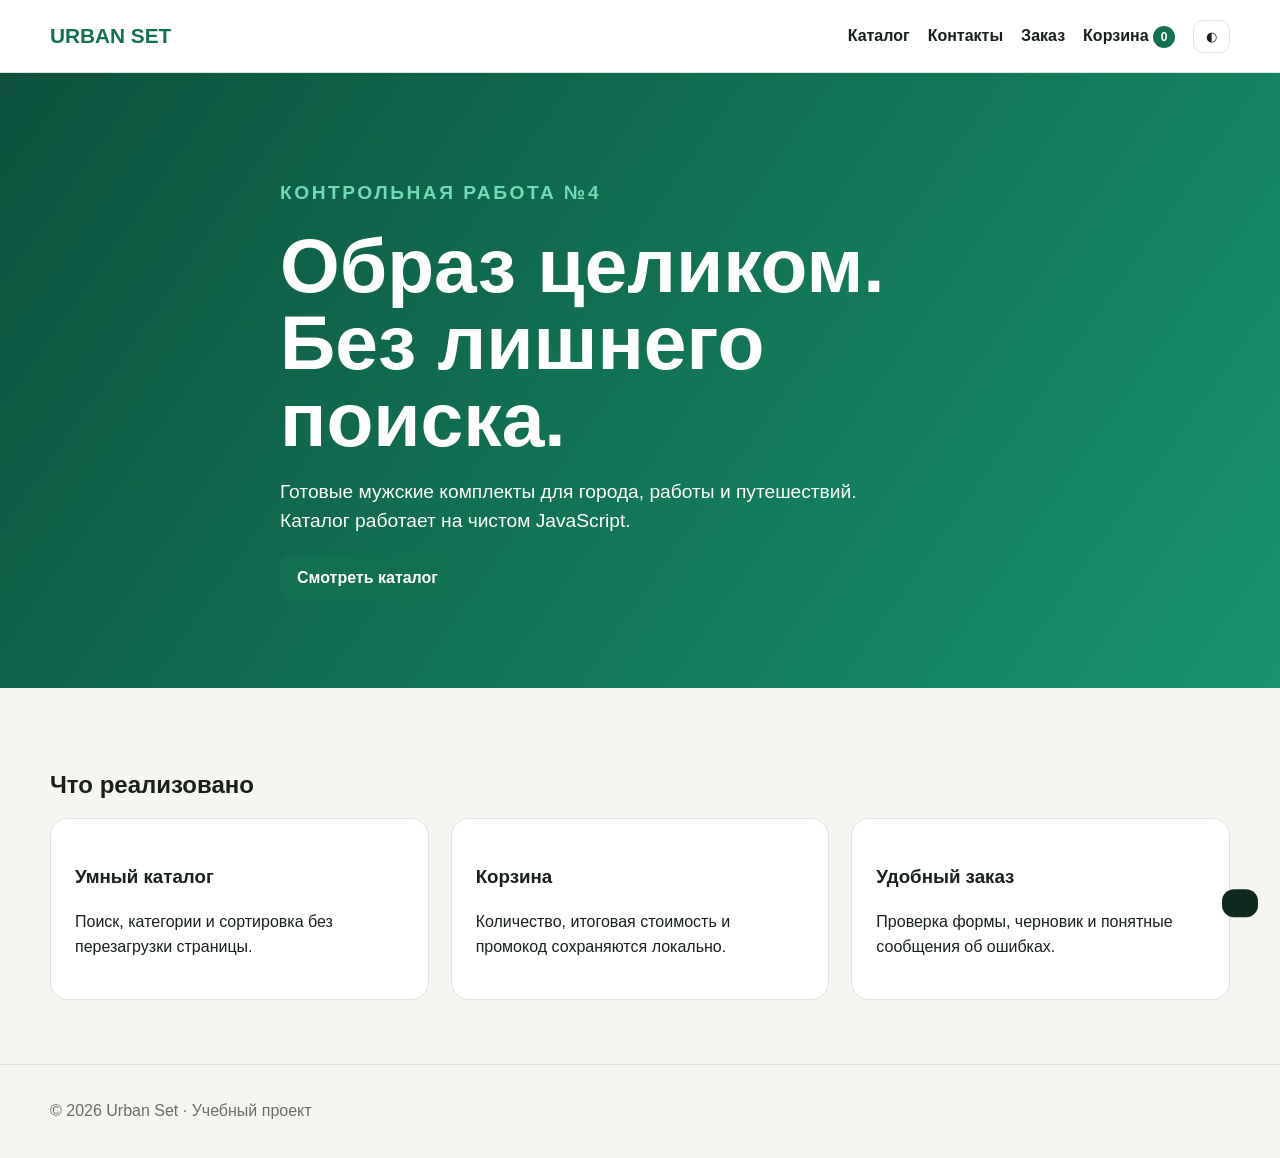
==== index.html @ 14b3e4d3 "feat: complete JavaScript shop control work" ====
<!doctype html><html lang="ru"><head><meta charset="UTF-8"><meta name="viewport" content="width=device-width,initial-scale=1"><meta name="description" content="JavaScript-магазин мужской одежды"><title>Urban Set — главная</title><link rel="stylesheet" href="css/style.css"><script type="module" src="js/main.js"></script></head><body>
<header class="site-header"><div class="container header__inner"><a class="logo" href="index.html">URBAN SET</a><nav class="nav" aria-label="Основная навигация"><a href="catalog.html">Каталог</a><a href="contacts.html">Контакты</a><a href="order.html">Заказ</a><a href="cart.html">Корзина <span class="badge" data-cart-count>0</span></a><button class="theme-button" data-theme-toggle aria-label="Сменить тему">◐</button></nav></div></header>
<main><section class="hero"><div class="container hero__content"><p class="eyebrow">Контрольная работа №4</p><h1>Образ целиком.<br>Без лишнего поиска.</h1><p>Готовые мужские комплекты для города, работы и путешествий. Каталог работает на чистом JavaScript.</p><a class="button" href="catalog.html">Смотреть каталог</a></div></section><section class="section"><div class="container"><h2>Что реализовано</h2><div class="products-grid"><div class="panel"><h3>Умный каталог</h3><p>Поиск, категории и сортировка без перезагрузки страницы.</p></div><div class="panel"><h3>Корзина</h3><p>Количество, итоговая стоимость и промокод сохраняются локально.</p></div><div class="panel"><h3>Удобный заказ</h3><p>Проверка формы, черновик и понятные сообщения об ошибках.</p></div></div></div></section></main><footer class="site-footer"><div class="container">© 2026 Urban Set · Учебный проект</div></footer><div class="toast" data-toast role="status"></div></body></html>
---- css/style.css ----
:root { --bg:#f6f5f1; --surface:#fff; --text:#18201c; --muted:#65706a; --accent:#136f52; --accent-dark:#0b4b38; --line:#dce3de; --danger:#b42318; --shadow:0 12px 35px rgba(18,35,28,.1); font-family:Inter,Segoe UI,Arial,sans-serif; color-scheme:light; }
:root.dark { --bg:#101713; --surface:#18221d; --text:#f1f6f3; --muted:#aab8b0; --line:#314139; color-scheme:dark; }
* { box-sizing:border-box; }
body { margin:0; background:var(--bg); color:var(--text); line-height:1.55; }
a { color:inherit; } img { max-width:100%; display:block; }
.container { width:min(1180px, calc(100% - 32px)); margin-inline:auto; }
.site-header { position:sticky; top:0; z-index:10; background:color-mix(in srgb,var(--surface) 92%,transparent); backdrop-filter:blur(14px); border-bottom:1px solid var(--line); }
.header__inner { min-height:72px; display:flex; align-items:center; gap:24px; }
.logo { font-size:1.3rem; font-weight:900; color:var(--accent); text-decoration:none; }
.nav { display:flex; gap:18px; margin-left:auto; align-items:center; }
.nav a { text-decoration:none; font-weight:650; } .nav a:hover { color:var(--accent); }
.badge { display:inline-grid; place-items:center; min-width:22px; height:22px; padding:0 6px; border-radius:99px; background:var(--accent); color:white; font-size:.75rem; }
.icon-button,.theme-button { border:1px solid var(--line); background:var(--surface); color:var(--text); border-radius:10px; padding:8px 12px; cursor:pointer; }
.hero { padding:86px 0; background:linear-gradient(125deg,#0d513d,#17946d); color:white; }
.hero__content { max-width:720px; } .eyebrow { text-transform:uppercase; letter-spacing:.13em; font-weight:800; color:#73dab9; }
.hero h1 { font-size:clamp(2.3rem,6vw,5.2rem); line-height:1; margin:.2em 0; } .hero p { font-size:1.2rem; max-width:620px; }
.section { padding:64px 0; } .section h1,.section h2 { line-height:1.1; }
.button { display:inline-flex; align-items:center; justify-content:center; gap:8px; border:0; border-radius:12px; padding:11px 17px; background:var(--accent); color:white; font:inherit; font-weight:750; text-decoration:none; cursor:pointer; }
.button:hover { background:var(--accent-dark); } .button:disabled { opacity:.45; cursor:not-allowed; }
.button--ghost { background:transparent; color:var(--accent); border:1px solid var(--accent); }
.catalog-controls { display:grid; grid-template-columns:2fr 1fr 1fr; gap:12px; margin:24px 0; }
input,select,textarea { width:100%; border:1px solid var(--line); border-radius:10px; padding:12px 14px; background:var(--surface); color:var(--text); font:inherit; }
.products-grid { display:grid; grid-template-columns:repeat(3,1fr); gap:22px; }
.product-card { position:relative; overflow:hidden; background:var(--surface); border:1px solid var(--line); border-radius:20px; box-shadow:var(--shadow); }
.product-card__image { width:100%; aspect-ratio:4/3; object-fit:cover; }
.product-card__body { padding:20px; } .product-card__meta { color:var(--muted); font-size:.88rem; }
.product-card__title { margin:.25rem 0; font-size:1.28rem; } .product-card__description { color:var(--muted); min-height:48px; }
.product-card__price,.detail__price { font-size:1.3rem; font-weight:900; }
.product-card__actions { display:flex; gap:8px; align-items:center; flex-wrap:wrap; }
.favorite { width:44px; height:44px; border:1px solid var(--line); border-radius:12px; background:var(--surface); color:#d33; font-size:1.5rem; cursor:pointer; }
.empty-state { grid-column:1/-1; padding:32px; border:1px dashed var(--line); border-radius:16px; text-align:center; color:var(--muted); }
.detail { display:grid; grid-template-columns:1fr 1fr; gap:50px; align-items:center; } .detail__image { border-radius:24px; aspect-ratio:4/3; object-fit:cover; width:100%; }
.cart-layout { display:grid; grid-template-columns:2fr 1fr; gap:32px; }
.cart-row { display:grid; grid-template-columns:120px 1fr auto; align-items:center; gap:18px; background:var(--surface); border:1px solid var(--line); border-radius:16px; padding:14px; margin-bottom:12px; }
.cart-row img { width:120px; height:90px; object-fit:cover; border-radius:10px; } .cart-row h2 { font-size:1.05rem; margin:0; }
.cart-row__controls { display:flex; gap:8px; align-items:center; } .link-button { border:0; background:none; color:var(--danger); cursor:pointer; }
.summary,.panel { background:var(--surface); border:1px solid var(--line); border-radius:18px; padding:24px; align-self:start; }
.form-grid { display:grid; grid-template-columns:1fr 1fr; gap:18px; } .field--wide { grid-column:1/-1; }
.field label { display:block; margin-bottom:6px; font-weight:700; } .field-error { min-height:20px; color:var(--danger); font-size:.85rem; }
[aria-invalid=true] { border-color:var(--danger); } .success { padding:16px; background:#d9f7e8; color:#145c40; border-radius:12px; margin-top:16px; }
.toast { position:fixed; right:22px; bottom:22px; transform:translateY(140%); padding:14px 18px; border-radius:12px; background:#10291f; color:white; transition:.25s; z-index:20; } .toast--visible { transform:none; }
.product-dialog { width:min(520px,calc(100% - 32px)); border:0; border-radius:20px; padding:24px; background:var(--surface); color:var(--text); box-shadow:var(--shadow); } .product-dialog::backdrop { background:rgba(4,15,10,.68); } .product-dialog img { width:100%; max-height:280px; object-fit:cover; border-radius:14px; } .dialog-close { float:right; border:0; background:transparent; color:var(--text); font-size:2rem; cursor:pointer; }
.site-footer { padding:34px 0; border-top:1px solid var(--line); color:var(--muted); }
@media(max-width:800px){ .nav { gap:10px; font-size:.9rem; flex-wrap:wrap; justify-content:flex-end; } .products-grid{grid-template-columns:repeat(2,1fr)} .catalog-controls,.cart-layout,.detail{grid-template-columns:1fr} }
@media(max-width:540px){ .header__inner{align-items:flex-start;padding:14px 0}.nav{margin-left:0}.products-grid,.form-grid{grid-template-columns:1fr}.product-card__description{min-height:0}.cart-row{grid-template-columns:80px 1fr}.cart-row img{width:80px;height:70px}.cart-row__controls{grid-column:1/-1}.hero{padding:56px 0} }
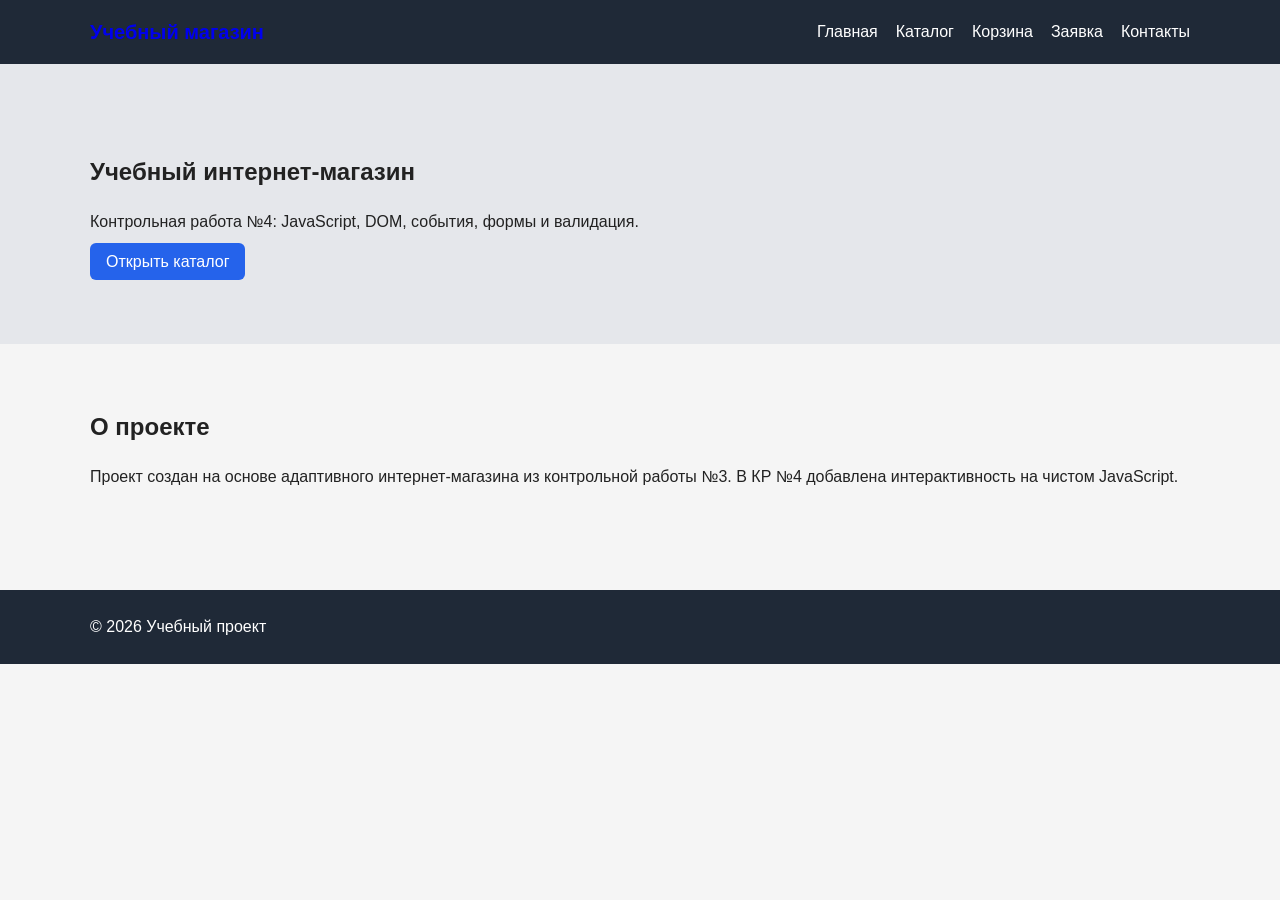
==== commit f1c9d6fb: "refactor: follow KR4 basic assignment exactly" ====
--- a/index.html
+++ b/index.html
@@ -1,4 +1,2 @@
-<!doctype html><html lang="ru"><head><meta charset="UTF-8"><meta name="viewport" content="width=device-width,initial-scale=1"><meta name="description" content="JavaScript-магазин мужской одежды"><title>Urban Set — главная</title><link rel="stylesheet" href="css/style.css"><script type="module" src="js/main.js"></script></head><body>
-<header class="site-header"><div class="container header__inner"><a class="logo" href="index.html">URBAN SET</a><nav class="nav" aria-label="Основная навигация"><a href="catalog.html">Каталог</a><a href="contacts.html">Контакты</a><a href="order.html">Заказ</a><a href="cart.html">Корзина <span class="badge" data-cart-count>0</span></a><button class="theme-button" data-theme-toggle aria-label="Сменить тему">◐</button></nav></div></header>
-<main><section class="hero"><div class="container hero__content"><p class="eyebrow">Контрольная работа №4</p><h1>Образ целиком.<br>Без лишнего поиска.</h1><p>Готовые мужские комплекты для города, работы и путешествий. Каталог работает на чистом JavaScript.</p><a class="button" href="catalog.html">Смотреть каталог</a></div></section><section class="section"><div class="container"><h2>Что реализовано</h2><div class="products-grid"><div class="panel"><h3>Умный каталог</h3><p>Поиск, категории и сортировка без перезагрузки страницы.</p></div><div class="panel"><h3>Корзина</h3><p>Количество, итоговая стоимость и промокод сохраняются локально.</p></div><div class="panel"><h3>Удобный заказ</h3><p>Проверка формы, черновик и понятные сообщения об ошибках.</p></div></div></div></section></main><footer class="site-footer"><div class="container">© 2026 Urban Set · Учебный проект</div></footer><div class="toast" data-toast role="status"></div></body></html>
+<!doctype html><html lang="ru"><head><meta charset="UTF-8"><meta name="viewport" content="width=device-width,initial-scale=1"><title>Учебный интернет-магазин</title><link rel="stylesheet" href="css/style.css"><link rel="stylesheet" href="css/responsive.css"><script src="js/main.js" defer></script></head><body><header class="site-header"><div class="container header-inner"><a class="logo" href="index.html">Учебный магазин</a><nav class="site-nav"><a href="index.html">Главная</a><a href="catalog.html">Каталог</a><a href="cart.html">Корзина</a><a href="order.html">Заявка</a><a href="contacts.html">Контакты</a></nav></div></header><main><section class="hero"><div class="container"><h1>Учебный интернет-магазин</h1><p>Контрольная работа №4: JavaScript, DOM, события, формы и валидация.</p><a class="button" href="catalog.html">Открыть каталог</a></div></section><section class="section"><div class="container"><h2>О проекте</h2><p>Проект создан на основе адаптивного интернет-магазина из контрольной работы №3. В КР №4 добавлена интерактивность на чистом JavaScript.</p></div></section></main><footer class="site-footer"><div class="container">© <span data-current-year></span> Учебный проект</div></footer></body></html>
 
--- a/css/style.css
+++ b/css/style.css
@@ -1,45 +1,2 @@
-:root { --bg:#f6f5f1; --surface:#fff; --text:#18201c; --muted:#65706a; --accent:#136f52; --accent-dark:#0b4b38; --line:#dce3de; --danger:#b42318; --shadow:0 12px 35px rgba(18,35,28,.1); font-family:Inter,Segoe UI,Arial,sans-serif; color-scheme:light; }
-:root.dark { --bg:#101713; --surface:#18221d; --text:#f1f6f3; --muted:#aab8b0; --line:#314139; color-scheme:dark; }
-* { box-sizing:border-box; }
-body { margin:0; background:var(--bg); color:var(--text); line-height:1.55; }
-a { color:inherit; } img { max-width:100%; display:block; }
-.container { width:min(1180px, calc(100% - 32px)); margin-inline:auto; }
-.site-header { position:sticky; top:0; z-index:10; background:color-mix(in srgb,var(--surface) 92%,transparent); backdrop-filter:blur(14px); border-bottom:1px solid var(--line); }
-.header__inner { min-height:72px; display:flex; align-items:center; gap:24px; }
-.logo { font-size:1.3rem; font-weight:900; color:var(--accent); text-decoration:none; }
-.nav { display:flex; gap:18px; margin-left:auto; align-items:center; }
-.nav a { text-decoration:none; font-weight:650; } .nav a:hover { color:var(--accent); }
-.badge { display:inline-grid; place-items:center; min-width:22px; height:22px; padding:0 6px; border-radius:99px; background:var(--accent); color:white; font-size:.75rem; }
-.icon-button,.theme-button { border:1px solid var(--line); background:var(--surface); color:var(--text); border-radius:10px; padding:8px 12px; cursor:pointer; }
-.hero { padding:86px 0; background:linear-gradient(125deg,#0d513d,#17946d); color:white; }
-.hero__content { max-width:720px; } .eyebrow { text-transform:uppercase; letter-spacing:.13em; font-weight:800; color:#73dab9; }
-.hero h1 { font-size:clamp(2.3rem,6vw,5.2rem); line-height:1; margin:.2em 0; } .hero p { font-size:1.2rem; max-width:620px; }
-.section { padding:64px 0; } .section h1,.section h2 { line-height:1.1; }
-.button { display:inline-flex; align-items:center; justify-content:center; gap:8px; border:0; border-radius:12px; padding:11px 17px; background:var(--accent); color:white; font:inherit; font-weight:750; text-decoration:none; cursor:pointer; }
-.button:hover { background:var(--accent-dark); } .button:disabled { opacity:.45; cursor:not-allowed; }
-.button--ghost { background:transparent; color:var(--accent); border:1px solid var(--accent); }
-.catalog-controls { display:grid; grid-template-columns:2fr 1fr 1fr; gap:12px; margin:24px 0; }
-input,select,textarea { width:100%; border:1px solid var(--line); border-radius:10px; padding:12px 14px; background:var(--surface); color:var(--text); font:inherit; }
-.products-grid { display:grid; grid-template-columns:repeat(3,1fr); gap:22px; }
-.product-card { position:relative; overflow:hidden; background:var(--surface); border:1px solid var(--line); border-radius:20px; box-shadow:var(--shadow); }
-.product-card__image { width:100%; aspect-ratio:4/3; object-fit:cover; }
-.product-card__body { padding:20px; } .product-card__meta { color:var(--muted); font-size:.88rem; }
-.product-card__title { margin:.25rem 0; font-size:1.28rem; } .product-card__description { color:var(--muted); min-height:48px; }
-.product-card__price,.detail__price { font-size:1.3rem; font-weight:900; }
-.product-card__actions { display:flex; gap:8px; align-items:center; flex-wrap:wrap; }
-.favorite { width:44px; height:44px; border:1px solid var(--line); border-radius:12px; background:var(--surface); color:#d33; font-size:1.5rem; cursor:pointer; }
-.empty-state { grid-column:1/-1; padding:32px; border:1px dashed var(--line); border-radius:16px; text-align:center; color:var(--muted); }
-.detail { display:grid; grid-template-columns:1fr 1fr; gap:50px; align-items:center; } .detail__image { border-radius:24px; aspect-ratio:4/3; object-fit:cover; width:100%; }
-.cart-layout { display:grid; grid-template-columns:2fr 1fr; gap:32px; }
-.cart-row { display:grid; grid-template-columns:120px 1fr auto; align-items:center; gap:18px; background:var(--surface); border:1px solid var(--line); border-radius:16px; padding:14px; margin-bottom:12px; }
-.cart-row img { width:120px; height:90px; object-fit:cover; border-radius:10px; } .cart-row h2 { font-size:1.05rem; margin:0; }
-.cart-row__controls { display:flex; gap:8px; align-items:center; } .link-button { border:0; background:none; color:var(--danger); cursor:pointer; }
-.summary,.panel { background:var(--surface); border:1px solid var(--line); border-radius:18px; padding:24px; align-self:start; }
-.form-grid { display:grid; grid-template-columns:1fr 1fr; gap:18px; } .field--wide { grid-column:1/-1; }
-.field label { display:block; margin-bottom:6px; font-weight:700; } .field-error { min-height:20px; color:var(--danger); font-size:.85rem; }
-[aria-invalid=true] { border-color:var(--danger); } .success { padding:16px; background:#d9f7e8; color:#145c40; border-radius:12px; margin-top:16px; }
-.toast { position:fixed; right:22px; bottom:22px; transform:translateY(140%); padding:14px 18px; border-radius:12px; background:#10291f; color:white; transition:.25s; z-index:20; } .toast--visible { transform:none; }
-.product-dialog { width:min(520px,calc(100% - 32px)); border:0; border-radius:20px; padding:24px; background:var(--surface); color:var(--text); box-shadow:var(--shadow); } .product-dialog::backdrop { background:rgba(4,15,10,.68); } .product-dialog img { width:100%; max-height:280px; object-fit:cover; border-radius:14px; } .dialog-close { float:right; border:0; background:transparent; color:var(--text); font-size:2rem; cursor:pointer; }
-.site-footer { padding:34px 0; border-top:1px solid var(--line); color:var(--muted); }
-@media(max-width:800px){ .nav { gap:10px; font-size:.9rem; flex-wrap:wrap; justify-content:flex-end; } .products-grid{grid-template-columns:repeat(2,1fr)} .catalog-controls,.cart-layout,.detail{grid-template-columns:1fr} }
-@media(max-width:540px){ .header__inner{align-items:flex-start;padding:14px 0}.nav{margin-left:0}.products-grid,.form-grid{grid-template-columns:1fr}.product-card__description{min-height:0}.cart-row{grid-template-columns:80px 1fr}.cart-row img{width:80px;height:70px}.cart-row__controls{grid-column:1/-1}.hero{padding:56px 0} }
+:root{font-family:Arial,sans-serif;color:#222;background:#f5f5f5}*{box-sizing:border-box}body{margin:0;line-height:1.5}.container{width:min(1100px,calc(100% - 32px));margin:auto}.site-header{background:#1f2937;color:#fff}.header-inner{min-height:64px;display:flex;align-items:center;gap:30px}.logo{font-size:1.25rem;font-weight:700;text-decoration:none}.site-nav{display:flex;gap:18px;margin-left:auto}.site-nav a{color:#fff;text-decoration:none}.hero{padding:70px 0;background:#e5e7eb}.section{padding:45px 0}.button{border:0;border-radius:6px;padding:10px 16px;background:#2563eb;color:#fff;text-decoration:none;cursor:pointer;font:inherit}.controls{display:grid;grid-template-columns:2fr 1fr 1fr;gap:15px;margin:25px 0}.controls label,.form-field label{display:block;font-weight:700}input,select,textarea{width:100%;padding:10px;margin-top:5px;border:1px solid #b8bec8;border-radius:5px;background:#fff;font:inherit}.products-grid{display:grid;grid-template-columns:repeat(3,1fr);gap:20px}.product-card{padding:16px;background:#fff;border:1px solid #d6d9de;border-radius:8px}.product-card__image{width:100%;height:230px;object-fit:cover;border-radius:5px}.product-card__title{font-size:1.15rem}.product-card__price{font-size:1.1rem;font-weight:700}.empty-message{padding:20px;background:#fff3cd;border-radius:6px}.order-form{max-width:650px;padding:24px;background:#fff;border:1px solid #ddd;border-radius:8px}.form-field{margin-bottom:16px}.form-error{min-height:20px;margin:3px 0;color:#b91c1c;font-size:.9rem}.success-message{color:#137333;font-weight:700}.product-dialog{width:min(450px,calc(100% - 32px));border:0;border-radius:8px;padding:25px}.product-dialog::backdrop{background:rgba(0,0,0,.55)}.site-footer{padding:25px 0;background:#1f2937;color:#fff;margin-top:40px}
+
--- a/css/responsive.css
+++ b/css/responsive.css
@@ -0,0 +1,3 @@
+@media(max-width:800px){.products-grid{grid-template-columns:repeat(2,1fr)}.controls{grid-template-columns:1fr}.header-inner{align-items:flex-start;padding:14px 0}.site-nav{flex-wrap:wrap}}
+@media(max-width:520px){.products-grid{grid-template-columns:1fr}.site-nav{margin-left:0}.header-inner{display:block}.logo{display:block;margin-bottom:10px}}
+
